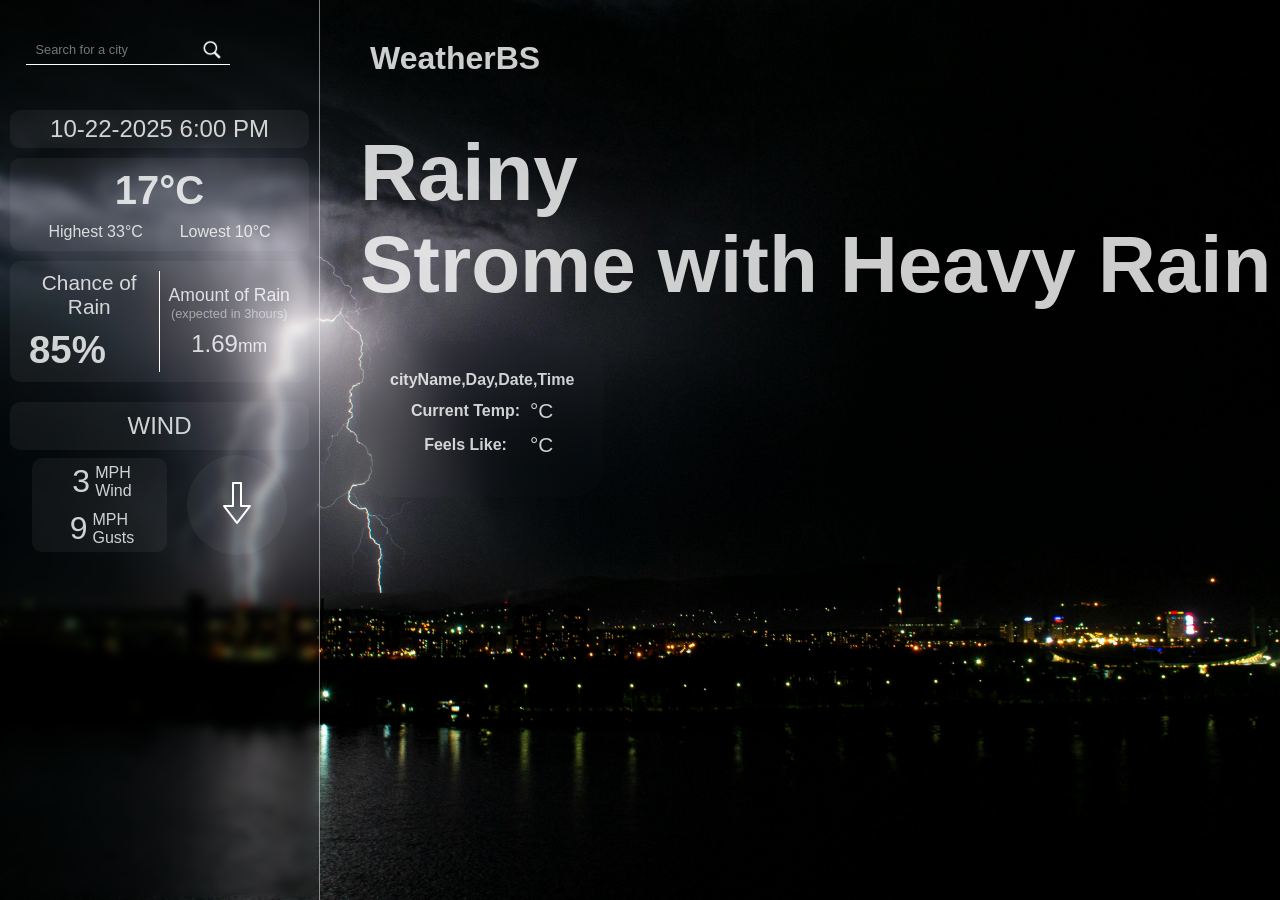
==== index.html @ 096889dd "deleted frontend and backend folder" ====
<!DOCTYPE html>
<html lang="en">
<head>
    <meta charset="UTF-8">
    <meta name="viewport" content="width=device-width, initial-scale=1.0">
    <title>WeatherAPI</title>
    <link rel="stylesheet" href="assets/css/index.css">
    <link rel="stylesheet" href="./assets/css/responsive.css">
</head>
<body>
    <div class="sidecontainer">
        <div class="searchContainer">
            <input type="text" class="searchInput" placeholder="Search for a city" oninput="capitalizeFirstLetter(this)"  >
            <img src="./assets/images/searchIcon.png" alt="search" class="searchicon" onclick="fetchData()">
        </div>
        <div class="mainDataContainer">
            <div class="dateTimeContainer">
                <h6 id="dateTime">10-22-2025 6:00 PM</h6>
            </div>
            <div class="tempContainer">
                <div class="curTemp"><h6><span id="cityTemp">17</span>&deg;C </h6></div>
                <div class="highLowTemp">
                    <div class="highTemp"><h6>Highest <span id="cityHighTemp">33</span>&deg;C</h6></div>
                    <!-- <div class="hr"></div> -->
                    <div class="lowTemp"><h6>Lowest <span id="cityLowTemp">10</span>&deg;C</h6></div>
                </div>
            </div>  
            <div class="rainContainer">
                <div class="chance">
                    <h6>Chance of Rain</h6>
                    <div class="pop"><h6><span id="popRain">85</span>%</h6></div>
                </div>
                <div class="amount">
                    <h6>Amount of Rain</h6>
                    <p>(expected in 3hours)</p>
                    <div class="mm"><h6><span id="mm">1.69</span>mm</h6></div>
                </div>
            </div>
        </div>
        <!--WIND container -->
        <div class="windContainer">
            <h6 class="windHeading">WIND</h6>
              <div class="windContent">
                 <div class="windSpeed">
                    <div class="mph">
                        <div class="speed mph1"><h6 id="windspeed">3</h6></div>
                        <div class="wind"><h6>MPH</h6><h6>Wind</h6></div>
                    </div>
                    <div class="hr"></div> 
                    <div class="mph">
                        <div class="gust mph1"><h6 id="windgust">9</h6></div>
                        <div class="gusts"><h6>MPH</h6><h6>Gusts</h6></div>
                    </div>
                  </div>
                  <div class="windDirection">
                    <!-- <h5>Direction</h5> -->
                    <div class="arrow"><img src="./assets/images/windDirection-Arrow.png" id="directionArrow"></div>
                </div>
            </div> 
        </div>
    </div>
    <!-- HERO section -->
    <div class="herocontainer">
        <div class="nav">
            <H1>WeatherBS</H1>
        </div>
        <div class="main">
            <div class="description"><h1 id="condition">Rainy</h1></div>
            <div class="description"><h1 id="description">Strome with Heavy Rain</h1></div>
        </div>
        <div class="content" >
            <h6 id="cityContent">cityName,Day,Date,Time</h6>
            <table class="dataTable">
                <tr>
                    <th scope="row">Current Temp: </th>
                    <td> <span id="cityTemp2"></span>&deg;C </td>
                </tr>
                <tr>
                    <th scope="row">Feels Like: </th>
                    <td> <span id="feelsLike"></span>&deg;C </td>
                </tr>
            </table>
        </div>
    </div>




    <script src="assets/js/index.js"></script>
</body>
</html>
---- assets/css/index.css ----
*{
    margin: 0;
    padding: 0;
    box-sizing: border-box;
}
body{
    background-image: url(../images/ThunderAtNight.jpg);
    background-size: cover;
    background-position: center;
    background-repeat: no-repeat;
    font-family: 'Poppins', sans-serif;
    height: 100vh;
    width: 100vw;
    color: #ffffffcd;
    display: flex;
}
.sidecontainer{
    height: 100%;
    width: 25%;
    /* background-color: rgba(96, 0, 0, 0.5); */
    backdrop-filter: blur(5px);
    /* display: flex;
    flex-direction: column;
    justify-content: center;
    align-items: center; */
    border-right: 1px solid #ffffff79;
}
.searchContainer{
    width: 80%;
    height: 60px;
    display: flex;
    flex-direction: row;
    justify-content: center;
    align-items: center;
    position: relative;
    margin: 20px 0;
}
.searchInput{
    width: 80%;
    height: 30px;
    border: none;
    outline: none;
    padding: 0 10px;
    border:none;
    border-bottom: 1px solid #fff;
    background: transparent;
    color: #fff;
    font-size: 0.8rem;
    text-decoration: none;
    /* text-shadow: 0 0 10px rgba(0, 0, 0, 0.5); */
}
.searchicon{
    height: 20px;
    width: 20px;
    cursor: pointer;
    position: absolute;
    right:13%;
}

/*main climate deatails like temp, rain details*/

.mainDataContainer{
    height: auto;
    width: 100%;
    /* background-color: bisque; */
    display: flex;
    align-items: center;
    justify-content: center;
    flex-direction: column;
    gap: 10px;
    padding: 10px;
}
h6{
    font-size: 1.5rem;
    font-weight: 200;
}
/*date styling*/
.dateTimeContainer{
    width: 100%;
    height: auto;
    padding: 5px;
    text-align: center;
    background-color: rgba(255,255,255,0.05);
    border-radius: 10px;
}
/*Temp styling*/
.tempContainer{
    width: 100%;
    display: flex;
    flex-direction: column;
    justify-content: center;
    align-items: center;
    /* background-color: rgb(255, 140, 0); */
    padding: 10px;
    gap: 10px;
    background-color: rgba(255,255,255,0.05);
    border-radius: 10px;
}
.curTemp h6{
   font-size: 2.5rem;
   font-weight: 800;
}
.highLowTemp{
    display: flex;
    width: 100%;
    justify-content:space-around;
    align-items:center;
    padding: 0 10px;
}
.highLowTemp h6{
    font-size: 1rem;
    font-weight: 300;
}

/*Rain styling*/
.rainContainer{
    width: 100%;
    display: flex;
    align-items: center;
    justify-content: center;
    background-color: rgba(255,255,255,0.05);
    border-radius: 10px;
    padding: 10px;
}
.chance{
    width: 50%;
    text-align: center;
    border-right: 1px solid #fff;
}
.chance h6{
    font-size: 1.3rem;
}
.chance .pop{
    padding: 9px 9px 0px 9px;
    text-align: start;
}
.chance .pop h6{
    font-size:2.4rem;
    font-weight: 700;
}
.amount{
    width: 50%;
    text-align: center;
}
.amount h6{
    font-size: 1.1rem;
}
.amount p{
    font-size: 0.8rem;
    font-weight: 0;
    color: rgba(255,255,255,0.5);
}
.amount .mm {
    padding: 9px 9px 0px 9px;
}
/* .amount .mm h6{
    font-size:1.7rem;
    font-weight: 700;
} */
.amount .mm h6 span{
    font-size: 1.5rem;
}
/*wind styling */
.windContainer{
    width: 100%;
    height: auto;
    padding: 10px;
}   
.windHeading{
    background-color: rgba(255,255,255,0.05);
    border-radius: 10px;
    padding: 10px;
    margin-bottom: 5px;
    text-align: center;
}
.windContent{
    display: flex;
    justify-content: center;
    align-items: center;
    gap: 20px;
}
.windSpeed{
    width: 45%;
    display: flex;
    align-items: center;
    flex-direction: column;
    background-color: rgba(255,255,255,0.05);
    border-radius: 10px;
    /* padding: 10px; */
}
.windSpeed .mph .mph1{
    padding: 5px;
}
.windSpeed .mph .mph1 h6{
    font-size: 2rem;
}
.mph{
    display: flex;
    align-items: center;
    
}
.windSpeed .mph h6 {
font-size: 1rem;
}
.windDirection{
    width: 100px;
    height: 100px;
    border-radius: 50%;
    background-color: rgba(255,255,255,0.05);
    position: relative;
    display: flex;
    justify-content: center;
    align-items: center;
}
.windDirection h5{
    position: absolute;
   bottom: 90px;
   left: 22px;
   font-size: 1rem;
   font-weight: 300;
  
}
.windDirection #directionArrow{
    padding: 20px;
    text-align: center;
    transform: rotateZ(90deg);

}

/*Hero section*/
.herocontainer{
    width: 75%;
    height: 100%;
    /* background-color: #fff; */
  
}
.nav{
   padding: 10px;
   margin: 30px 40px;
}
.main{
    padding:10px;
    margin: 20px 30px;
    width: 100%;
    font-size: 2.5rem;
}
/* city content */
.content{
    display: inline-flex;
    align-items: center;
    margin: 0 40px;
    flex-direction: column;
    height: auto;
    width: auto;
    backdrop-filter: blur(20px);
    background-color: rgba(255,255,255,0.01);
    border-radius: 30px;
   padding: 30px;

}
.content #cityContent{
    font-size: 1rem;
    font-weight: 600;
}
.dataTable{
    border-spacing: 10px;
    /* padding: 10px; */
}
.dataTable td{
    font-size: 1.3rem;
}
---- assets/css/responsive.css ----
@media screen and (max-width: 900px) {
    body{
        display: block ;
       background-size: cover;
       background-repeat: repeat-y;
    }
    .sidecontainer{
        width: 60%;
    }
}
@media screen and (max-width: 600px){
    .sidecontainer{
        width: 100%;
    }
    .main{
        font-size: 1rem;
    }
}
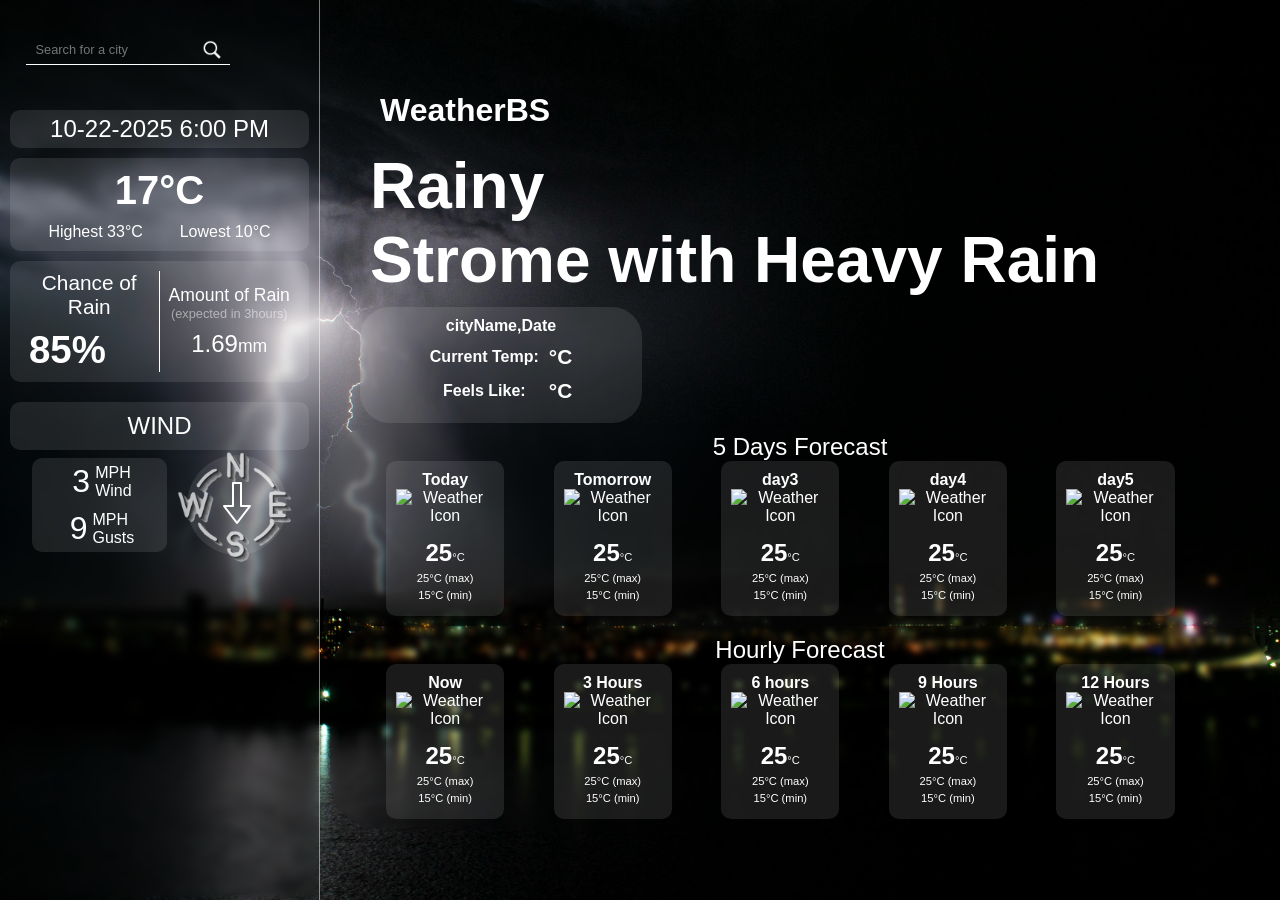
==== commit c2bc1288: "Added dynamically changing Backgrounds and 5 days and Hourly forcast added dynamically changing back" ====
--- a/index.html
+++ b/index.html
@@ -7,10 +7,10 @@
     <link rel="stylesheet" href="assets/css/index.css">
     <link rel="stylesheet" href="./assets/css/responsive.css">
 </head>
-<body>
+<body id="Weatherbody">
     <div class="sidecontainer">
         <div class="searchContainer">
-            <input type="text" class="searchInput" placeholder="Search for a city" oninput="capitalizeFirstLetter(this)"  >
+            <input type="text" class="searchInput" placeholder="Search for a city" oninput="capitalizeFirstLetter(this)" id="searchInput">
             <img src="./assets/images/searchIcon.png" alt="search" class="searchicon" onclick="fetchData()">
         </div>
         <div class="mainDataContainer">
@@ -53,6 +53,9 @@
                     </div>
                   </div>
                   <div class="windDirection">
+                    <div class="direction">
+                        <img src="./assets/images/wind-direction.png" alt="" class="directionImg">
+                    </div>
                     <!-- <h5>Direction</h5> -->
                     <div class="arrow"><img src="./assets/images/windDirection-Arrow.png" id="directionArrow"></div>
                 </div>
@@ -69,7 +72,7 @@
             <div class="description"><h1 id="description">Strome with Heavy Rain</h1></div>
         </div>
         <div class="content" >
-            <h6 id="cityContent">cityName,Day,Date,Time</h6>
+            <h6 id="cityContent">cityName,Date</h6>
             <table class="dataTable">
                 <tr>
                     <th scope="row">Current Temp: </th>
@@ -81,6 +84,138 @@
                 </tr>
             </table>
         </div>
+        <div class="forecast">
+            <h6>5 Days Forecast</h6>
+            <div class="forecast-grid">
+                <div class="forecastItem">
+                    <h6 id="date1">Today</h6>
+                    <div class="forecastIcon">
+                        <img src="" class="forecastIcon" id="todayIcon" alt="Weather Icon">
+                    </div>
+                    <div class="forecastTemp">
+                        <h6><span class="forecastCurTemp" id="todayAvg">25</span>&deg;C </h6>
+                        <h6><span id="todayHigh">25</span>&deg;C (max)</h6>
+                        <h6><span></span></h6>
+                        <h6><span id="todayLow">15</span>&deg;C (min)</h6>
+                    </div>
+                </div>
+                <div class="forecastItem">
+                    <h6  id="date2">Tomorrow</h6>
+                    <div class="forecastIcon">
+                         <img src="" class="forecastIcon" id="day2Icon" alt="Weather Icon">
+                    </div>
+                    <div class="forecastTemp">
+                        <h6><span class="forecastCurTemp" id="day2Avg">25</span>&deg;C </h6>
+                        <h6><span id="day2High">25</span>&deg;C (max)</h6>
+                        <h6><span></span></h6>
+                        <h6><span id="day2Low">15</span>&deg;C (min)</h6>
+                    </div>
+                </div>
+                <div class="forecastItem">
+                    <h6 id="date3">day3</h6>
+                    <div class="forecastIcon">
+                        <img src="" class="forecastIcon" id="day3Icon" alt="Weather Icon">
+                    </div>
+                    <div class="forecastTemp">
+                        <h6><span class="forecastCurTemp" id="day3Avg">25</span>&deg;C </h6>
+                        <h6><span id="day3High">25</span>&deg;C (max)</h6>
+                        <h6><span></span></h6>
+                        <h6><span id="day3Low">15</span>&deg;C (min)</h6>
+                    </div>
+                </div>
+                <div class="forecastItem">
+                    <h6  id="date4">day4</h6>
+                    <div class="forecastIcon">
+                         <img src="" class="forecastIcon" id="day4Icon" alt="Weather Icon">
+                    </div>
+                    <div class="forecastTemp">
+                        <h6><span class="forecastCurTemp" id="day4Avg">25</span>&deg;C </h6>
+                       <h6><span id="day4High">25</span>&deg;C (max)</h6>
+                        <h6><span></span></h6>
+                        <h6><span id="day4Low">15</span>&deg;C (min)</h6>
+                    </div>
+                </div>
+                <div class="forecastItem">
+                    <h6  id="date5">day5</h6>
+                    <div class="forecastIcon">
+                         <img src="" class="forecastIcon" id="day5Icon" alt="Weather Icon">
+                    </div>
+                    <div class="forecastTemp">
+                        <h6><span class="forecastCurTemp" id="day5Avg">25</span>&deg;C </h6>
+                        <h6><span id="day5High">25</span>&deg;C (max)</h6>
+                        <h6><span></span></h6>
+                        <h6><span id="day5Low">15</span>&deg;C (min)</h6>
+                    </div>
+                </div>
+
+            </div>
+        </div>    
+        <div class="dayforecast"> 
+                <h6>Hourly Forecast</h6>
+                <div class="dayforecast-grid">
+                    <div class="forecastItem">
+                        <h6 id="now">Now</h6>
+                        <div class="dayforecastIcon">
+                            <img src="" class="dayforecastIcon" id="nowIcon" alt="Weather Icon">
+                        </div>
+                        <div class="forecastTemp">
+                            <h6><span class="dayforecastCurTemp" id="nowAvg">25</span>&deg;C </h6>
+                            <h6><span id="nowHigh">25</span>&deg;C (max)</h6>
+                            <h6><span></span></h6>
+                            <h6><span id="nowLow">15</span>&deg;C (min)</h6>
+                        </div>
+                    </div>
+                    <div class="forecastItem">
+                        <h6 id="nxt3hours">3 Hours</h6>
+                        <div class="dayforecastIcon">
+                            <img src="" class="dayforecastIcon" id="nxt3hoursIcon" alt="Weather Icon">
+                        </div>
+                        <div class="forecastTemp">
+                            <h6><span class="dayforecastCurTemp" id="nxt3hoursAvg">25</span>&deg;C </h6>
+                            <h6><span id="nxt3hoursHigh">25</span>&deg;C (max)</h6>
+                            <h6><span></span></h6>
+                            <h6><span id="nxt3hoursLow">15</span>&deg;C (min)</h6>
+                        </div>
+                    </div>
+                    <div class="forecastItem">
+                        <h6 id="nxt6hours">6 hours</h6>
+                        <div class="dayforecastIcon">
+                            <img src="" class="dayforecastIcon" id="nxt6hoursIcon" alt="Weather Icon">
+                        </div>
+                        <div class="forecastTemp">
+                            <h6><span class="dayforecastCurTemp" id="nxt6hoursAvg">25</span>&deg;C </h6>
+                            <h6><span id="nxt6hoursHigh">25</span>&deg;C (max)</h6>
+                            <h6><span></span></h6>
+                            <h6><span id="nxt6hoursLow">15</span>&deg;C (min)</h6>
+                        </div>
+                    </div>
+                    <div class="forecastItem">
+                        <h6 id="nxt9hours">9 Hours</h6>
+                        <div class="dayforecastIcon">
+                            <img src="" class="dayforecastIcon" id="nxt9hoursIcon" alt="Weather Icon">
+                        </div>
+                        <div class="forecastTemp">
+                            <h6><span class="dayforecastCurTemp" id="nxt9hoursAvg">25</span>&deg;C </h6>
+                        <h6><span id="nxt9hoursHigh">25</span>&deg;C (max)</h6>
+                            <h6><span></span></h6>
+                            <h6><span id="nxt9hoursLow">15</span>&deg;C (min)</h6>
+                        </div>
+                    </div>
+                    <div class="forecastItem">
+                        <h6 id="nxt12hours">12 Hours</h6>
+                        <div class="dayforecastIcon">
+                            <img src="" class="dayforecastIcon" id="nxt12hoursIcon" alt="Weather Icon">
+                        </div>
+                        <div class="forecastTemp">
+                            <h6><span class="dayforecastCurTemp" id="nxt12hoursAvg">25</span>&deg;C </h6>
+                            <h6><span id="nxt12hoursHigh">25</span>&deg;C (max)</h6>
+                            <h6><span></span></h6>
+                            <h6><span id="nxt12hoursLow">15</span>&deg;C (min)</h6>
+                        </div>
+                    </div>
+              
+            </div>
+        </div>
     </div>
 
 
--- a/assets/css/index.css
+++ b/assets/css/index.css
@@ -5,13 +5,15 @@
 }
 body{
     background-image: url(../images/ThunderAtNight.jpg);
+    /* background-color: black; */
     background-size: cover;
     background-position: center;
     background-repeat: no-repeat;
+    transition: background-image 0.5s ease-in-out;
     font-family: 'Poppins', sans-serif;
     height: 100vh;
     width: 100vw;
-    color: #ffffffcd;
+    color: #ffffff;
     display: flex;
 }
 .sidecontainer{
@@ -80,8 +82,9 @@
     height: auto;
     padding: 5px;
     text-align: center;
-    background-color: rgba(255,255,255,0.05);
-    border-radius: 10px;
+    background-color: rgba(255,255,255,0.1);
+    border-radius: 10px;
+    
 }
 /*Temp styling*/
 .tempContainer{
@@ -93,7 +96,7 @@
     /* background-color: rgb(255, 140, 0); */
     padding: 10px;
     gap: 10px;
-    background-color: rgba(255,255,255,0.05);
+    background-color: rgba(255,255,255,0.1);
     border-radius: 10px;
 }
 .curTemp h6{
@@ -118,7 +121,7 @@
     display: flex;
     align-items: center;
     justify-content: center;
-    background-color: rgba(255,255,255,0.05);
+    background-color: rgba(255,255,255,0.1);
     border-radius: 10px;
     padding: 10px;
 }
@@ -167,7 +170,7 @@
     padding: 10px;
 }   
 .windHeading{
-    background-color: rgba(255,255,255,0.05);
+    background-color: rgba(255,255,255,0.1);
     border-radius: 10px;
     padding: 10px;
     margin-bottom: 5px;
@@ -184,7 +187,7 @@
     display: flex;
     align-items: center;
     flex-direction: column;
-    background-color: rgba(255,255,255,0.05);
+    background-color: rgba(255,255,255,0.1);
     border-radius: 10px;
     /* padding: 10px; */
 }
@@ -206,7 +209,7 @@
     width: 100px;
     height: 100px;
     border-radius: 50%;
-    background-color: rgba(255,255,255,0.05);
+    background-color: rgba(255,255,255,0.1);
     position: relative;
     display: flex;
     justify-content: center;
@@ -220,6 +223,15 @@
    font-weight: 300;
   
 }
+.directionImg{
+    height: 180px;
+    width: 180px;
+    position: absolute;
+    top: -35px;
+    /* left: 10px; */
+    right: -35px;
+    opacity: 0.7;
+}
 .windDirection #directionArrow{
     padding: 20px;
     text-align: center;
@@ -230,32 +242,40 @@
 /*Hero section*/
 .herocontainer{
     width: 75%;
-    height: 100%;
-    /* background-color: #fff; */
+    /* height: 100%; */
+   /* background-color: #fff; */
+   display: flex;
+   /* align-items: center; */
+   justify-content: center;
+   flex-direction: column;
+   padding: 10px;
+   /* gap: 10px; */
+   /* margin-top: 30px; */
   
 }
 .nav{
    padding: 10px;
-   margin: 30px 40px;
+   margin: 10px 40px  0px 40px;
 }
 .main{
     padding:10px;
-    margin: 20px 30px;
-    width: 100%;
-    font-size: 2.5rem;
+    margin:0 30px;
+    width: 100%;
+    font-size: 2rem;
+    
 }
 /* city content */
 .content{
     display: inline-flex;
     align-items: center;
-    margin: 0 40px;
-    flex-direction: column;
-    height: auto;
-    width: auto;
-    backdrop-filter: blur(20px);
-    background-color: rgba(255,255,255,0.01);
+    margin: 0 30px;
+    flex-direction: column;
+    height: auto;
+    width: 30%;
+    backdrop-filter: blur(2px);
+    background-color: rgba(255,255,255,0.1);
     border-radius: 30px;
-   padding: 30px;
+   padding: 10px;
 
 }
 .content #cityContent{
@@ -268,4 +288,107 @@
 }
 .dataTable td{
     font-size: 1.3rem;
+    font-weight: 600;
+}
+
+/* forecast design */
+.forecast{
+    width: 100%;
+    height: auto;
+    /* background-color: royalblue; */
+    backdrop-filter: blur(3px);
+    display: flex;
+    justify-content: center;
+    align-items: center;
+    flex-direction: column;
+    padding: 10px;
+    /* gap: 10px; */
+    border-radius: 50px;
+}
+.forecast h6{
+    font-size: 1.5rem;
+    /* font-weight: 600; */
+}
+.forecastIcon{
+    height: 50px;
+}
+
+.forecast-grid {
+    display: grid;
+    width: 90%;
+    /* height: auto; */
+    grid-template-columns: repeat(5, 1fr); /* 5 columns */
+    gap: 10px;
+    /* margin-top: 20px; */
+}
+
+
+.forecastItem{
+    /* width: 45%; */
+    /* height: 90%; */
+    width: 75%;
+    background-color: rgba(255,255,255,0.1);
+    border-radius: 10px;
+    padding: 10px;
+    text-align: center;
+    border-radius: 10px;
+    /* backdrop-filter: blur(3px); */
+    /* position: absolute; */
+}
+
+.forecast-grid .forecastItem .forecastTemp h6{
+    font-size: 0.7rem;
+    font-weight: 400;
+    margin-bottom: 5px;
+}
+.forecast-grid .forecastItem .forecastTemp .forecastCurTemp{
+    font-size: 1.5rem;
+    font-weight: 700;
+}
+.forecast-grid .forecastItem h6{
+     font-size: 1rem;
+    font-weight: 600; 
+}
+
+.dayforecast{
+    width: 100%;
+    height: auto;
+    /* background-color: royalblue; */
+    backdrop-filter: blur(3px);
+    display: flex;
+    justify-content: center;
+    align-items: center;
+    flex-direction: column;
+    padding: 10px;
+    /* gap: 10px; */
+    border-radius: 50px;
+}
+.dayforecast h6{
+    font-size: 1.5rem;
+    /* font-weight: 600; */
+}
+.dayforecastIcon{
+    height: 50px;
+}
+
+.dayforecast-grid{
+     display: grid;
+    width: 90%;
+    /* height: auto; */
+    grid-template-columns: repeat(5, 1fr); /* 5 columns */
+    gap: 10px;
+    /* margin-top: 20px; */
+}
+.dayforecast-grid .forecastItem .forecastTemp h6{
+    font-size: 0.7rem;
+    font-weight: 400;
+    margin-bottom: 5px;
+}
+.dayforecast-grid .forecastItem h6 { 
+    font-size: 1rem;
+    font-weight: 600;  
+}
+.dayforecast-grid .forecastItem .forecastTemp .dayforecastCurTemp{
+    font-size: 1.5rem;
+    font-weight: 700;
 }
--- a/assets/css/responsive.css
+++ b/assets/css/responsive.css
@@ -7,6 +7,12 @@
     .sidecontainer{
         width: 60%;
     }
+     .forecast-grid {
+        grid-template-columns: repeat(2, 1fr);
+}
+     .dayforecast-grid {
+        grid-template-columns: repeat(2, 1fr);
+}
 }
 @media screen and (max-width: 600px){
     .sidecontainer{
@@ -15,4 +21,29 @@
     .main{
         font-size: 1rem;
     }
+}
+@media  screen and (max-width: 1200px) {
+    .forecast-grid {
+        grid-template-columns: repeat(3, 1fr); /* 3 columns for medium screens */
+    }
+    .dayforecast-grid {
+        grid-template-columns: repeat(3, 1fr); /* 3 columns for medium screens */
+    }
+    
+}
+@media screen and (max-width:700px) {
+    .forecast-grid {
+        grid-template-columns: repeat(2, 1fr); /* 1 column for small screens */
+    }
+    .dayforecast-grid {
+        grid-template-columns: repeat(2, 1fr); /* 1 column for small screens */
+    }
+}
+@media screen and (max-width:450px) {
+    .forecast-grid {
+        grid-template-columns: repeat(1, 1fr); /* 1 column for small screens */
+    }
+    .dayforecast-grid {
+        grid-template-columns: repeat(1, 1fr); /* 1 column for small screens */
+    }
 }
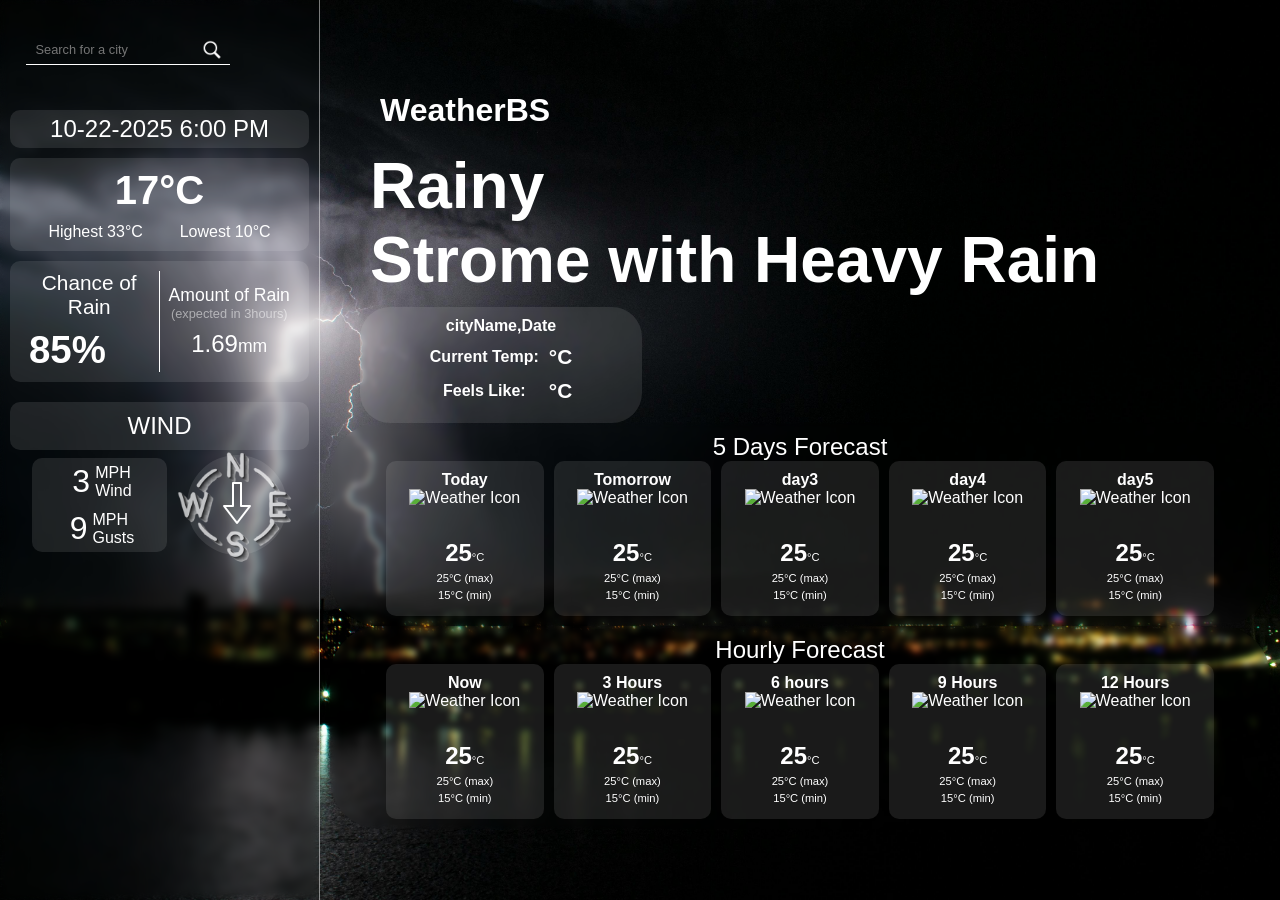
==== commit 72d4be7d: "Made it responsive for mobile devices just changed the grid layout compactible for mobile  devices a" ====
--- a/index.html
+++ b/index.html
@@ -84,138 +84,139 @@
                 </tr>
             </table>
         </div>
-        <div class="forecast">
-            <h6>5 Days Forecast</h6>
-            <div class="forecast-grid">
-                <div class="forecastItem">
-                    <h6 id="date1">Today</h6>
-                    <div class="forecastIcon">
-                        <img src="" class="forecastIcon" id="todayIcon" alt="Weather Icon">
-                    </div>
-                    <div class="forecastTemp">
-                        <h6><span class="forecastCurTemp" id="todayAvg">25</span>&deg;C </h6>
-                        <h6><span id="todayHigh">25</span>&deg;C (max)</h6>
-                        <h6><span></span></h6>
-                        <h6><span id="todayLow">15</span>&deg;C (min)</h6>
-                    </div>
-                </div>
-                <div class="forecastItem">
-                    <h6  id="date2">Tomorrow</h6>
-                    <div class="forecastIcon">
-                         <img src="" class="forecastIcon" id="day2Icon" alt="Weather Icon">
-                    </div>
-                    <div class="forecastTemp">
-                        <h6><span class="forecastCurTemp" id="day2Avg">25</span>&deg;C </h6>
-                        <h6><span id="day2High">25</span>&deg;C (max)</h6>
-                        <h6><span></span></h6>
-                        <h6><span id="day2Low">15</span>&deg;C (min)</h6>
-                    </div>
-                </div>
-                <div class="forecastItem">
-                    <h6 id="date3">day3</h6>
-                    <div class="forecastIcon">
-                        <img src="" class="forecastIcon" id="day3Icon" alt="Weather Icon">
-                    </div>
-                    <div class="forecastTemp">
-                        <h6><span class="forecastCurTemp" id="day3Avg">25</span>&deg;C </h6>
-                        <h6><span id="day3High">25</span>&deg;C (max)</h6>
-                        <h6><span></span></h6>
-                        <h6><span id="day3Low">15</span>&deg;C (min)</h6>
-                    </div>
-                </div>
-                <div class="forecastItem">
-                    <h6  id="date4">day4</h6>
-                    <div class="forecastIcon">
-                         <img src="" class="forecastIcon" id="day4Icon" alt="Weather Icon">
-                    </div>
-                    <div class="forecastTemp">
-                        <h6><span class="forecastCurTemp" id="day4Avg">25</span>&deg;C </h6>
-                       <h6><span id="day4High">25</span>&deg;C (max)</h6>
-                        <h6><span></span></h6>
-                        <h6><span id="day4Low">15</span>&deg;C (min)</h6>
-                    </div>
-                </div>
-                <div class="forecastItem">
-                    <h6  id="date5">day5</h6>
-                    <div class="forecastIcon">
-                         <img src="" class="forecastIcon" id="day5Icon" alt="Weather Icon">
-                    </div>
-                    <div class="forecastTemp">
-                        <h6><span class="forecastCurTemp" id="day5Avg">25</span>&deg;C </h6>
-                        <h6><span id="day5High">25</span>&deg;C (max)</h6>
-                        <h6><span></span></h6>
-                        <h6><span id="day5Low">15</span>&deg;C (min)</h6>
-                    </div>
-                </div>
-
+         <div class="forecastResponsive">
+            <div class="forecast">
+                <h6>5 Days Forecast</h6>
+                <div class="forecast-grid">
+                    <div class="forecastItem">
+                        <h6 id="date1">Today</h6>
+                        <div class="forecastIcon">
+                            <img src="" class="forecastIcon" id="todayIcon" alt="Weather Icon">
+                        </div>
+                        <div class="forecastTemp">
+                            <h6><span class="forecastCurTemp" id="todayAvg">25</span>&deg;C </h6>
+                            <h6><span id="todayHigh">25</span>&deg;C (max)</h6>
+                            <h6><span></span></h6>
+                            <h6><span id="todayLow">15</span>&deg;C (min)</h6>
+                        </div>
+                    </div>
+                    <div class="forecastItem">
+                        <h6  id="date2">Tomorrow</h6>
+                        <div class="forecastIcon">
+                            <img src="" class="forecastIcon" id="day2Icon" alt="Weather Icon">
+                        </div>
+                        <div class="forecastTemp">
+                            <h6><span class="forecastCurTemp" id="day2Avg">25</span>&deg;C </h6>
+                            <h6><span id="day2High">25</span>&deg;C (max)</h6>
+                            <h6><span></span></h6>
+                            <h6><span id="day2Low">15</span>&deg;C (min)</h6>
+                        </div>
+                    </div>
+                    <div class="forecastItem">
+                        <h6 id="date3">day3</h6>
+                        <div class="forecastIcon">
+                            <img src="" class="forecastIcon" id="day3Icon" alt="Weather Icon">
+                        </div>
+                        <div class="forecastTemp">
+                            <h6><span class="forecastCurTemp" id="day3Avg">25</span>&deg;C </h6>
+                            <h6><span id="day3High">25</span>&deg;C (max)</h6>
+                            <h6><span></span></h6>
+                            <h6><span id="day3Low">15</span>&deg;C (min)</h6>
+                        </div>
+                    </div>
+                    <div class="forecastItem">
+                        <h6  id="date4">day4</h6>
+                        <div class="forecastIcon">
+                            <img src="" class="forecastIcon" id="day4Icon" alt="Weather Icon">
+                        </div>
+                        <div class="forecastTemp">
+                            <h6><span class="forecastCurTemp" id="day4Avg">25</span>&deg;C </h6>
+                        <h6><span id="day4High">25</span>&deg;C (max)</h6>
+                            <h6><span></span></h6>
+                            <h6><span id="day4Low">15</span>&deg;C (min)</h6>
+                        </div>
+                    </div>
+                    <div class="forecastItem">
+                        <h6  id="date5">day5</h6>
+                        <div class="forecastIcon">
+                            <img src="" class="forecastIcon" id="day5Icon" alt="Weather Icon">
+                        </div>
+                        <div class="forecastTemp">
+                            <h6><span class="forecastCurTemp" id="day5Avg">25</span>&deg;C </h6>
+                            <h6><span id="day5High">25</span>&deg;C (max)</h6>
+                            <h6><span></span></h6>
+                            <h6><span id="day5Low">15</span>&deg;C (min)</h6>
+                        </div>
+                    </div>
+
+                </div>
+            </div>    
+            <div class="dayforecast"> 
+                    <h6>Hourly Forecast</h6>
+                    <div class="dayforecast-grid">
+                        <div class="forecastItem">
+                            <h6 id="now">Now</h6>
+                            <div class="dayforecastIcon">
+                                <img src="" class="dayforecastIcon" id="nowIcon" alt="Weather Icon">
+                            </div>
+                            <div class="forecastTemp">
+                                <h6><span class="dayforecastCurTemp" id="nowAvg">25</span>&deg;C </h6>
+                                <h6><span id="nowHigh">25</span>&deg;C (max)</h6>
+                                <h6><span></span></h6>
+                                <h6><span id="nowLow">15</span>&deg;C (min)</h6>
+                            </div>
+                        </div>
+                        <div class="forecastItem">
+                            <h6 id="nxt3hours">3 Hours</h6>
+                            <div class="dayforecastIcon">
+                                <img src="" class="dayforecastIcon" id="nxt3hoursIcon" alt="Weather Icon">
+                            </div>
+                            <div class="forecastTemp">
+                                <h6><span class="dayforecastCurTemp" id="nxt3hoursAvg">25</span>&deg;C </h6>
+                                <h6><span id="nxt3hoursHigh">25</span>&deg;C (max)</h6>
+                                <h6><span></span></h6>
+                                <h6><span id="nxt3hoursLow">15</span>&deg;C (min)</h6>
+                            </div>
+                        </div>
+                        <div class="forecastItem">
+                            <h6 id="nxt6hours">6 hours</h6>
+                            <div class="dayforecastIcon">
+                                <img src="" class="dayforecastIcon" id="nxt6hoursIcon" alt="Weather Icon">
+                            </div>
+                            <div class="forecastTemp">
+                                <h6><span class="dayforecastCurTemp" id="nxt6hoursAvg">25</span>&deg;C </h6>
+                                <h6><span id="nxt6hoursHigh">25</span>&deg;C (max)</h6>
+                                <h6><span></span></h6>
+                                <h6><span id="nxt6hoursLow">15</span>&deg;C (min)</h6>
+                            </div>
+                        </div>
+                        <div class="forecastItem">
+                            <h6 id="nxt9hours">9 Hours</h6>
+                            <div class="dayforecastIcon">
+                                <img src="" class="dayforecastIcon" id="nxt9hoursIcon" alt="Weather Icon">
+                            </div>
+                            <div class="forecastTemp">
+                                <h6><span class="dayforecastCurTemp" id="nxt9hoursAvg">25</span>&deg;C </h6>
+                            <h6><span id="nxt9hoursHigh">25</span>&deg;C (max)</h6>
+                                <h6><span></span></h6>
+                                <h6><span id="nxt9hoursLow">15</span>&deg;C (min)</h6>
+                            </div>
+                        </div>
+                        <div class="forecastItem">
+                            <h6 id="nxt12hours">12 Hours</h6>
+                            <div class="dayforecastIcon">
+                                <img src="" class="dayforecastIcon" id="nxt12hoursIcon" alt="Weather Icon">
+                            </div>
+                            <div class="forecastTemp">
+                                <h6><span class="dayforecastCurTemp" id="nxt12hoursAvg">25</span>&deg;C </h6>
+                                <h6><span id="nxt12hoursHigh">25</span>&deg;C (max)</h6>
+                                <h6><span></span></h6>
+                                <h6><span id="nxt12hoursLow">15</span>&deg;C (min)</h6>
+                            </div>
+                        </div>
+                    </div>
+                </div>
             </div>
-        </div>    
-        <div class="dayforecast"> 
-                <h6>Hourly Forecast</h6>
-                <div class="dayforecast-grid">
-                    <div class="forecastItem">
-                        <h6 id="now">Now</h6>
-                        <div class="dayforecastIcon">
-                            <img src="" class="dayforecastIcon" id="nowIcon" alt="Weather Icon">
-                        </div>
-                        <div class="forecastTemp">
-                            <h6><span class="dayforecastCurTemp" id="nowAvg">25</span>&deg;C </h6>
-                            <h6><span id="nowHigh">25</span>&deg;C (max)</h6>
-                            <h6><span></span></h6>
-                            <h6><span id="nowLow">15</span>&deg;C (min)</h6>
-                        </div>
-                    </div>
-                    <div class="forecastItem">
-                        <h6 id="nxt3hours">3 Hours</h6>
-                        <div class="dayforecastIcon">
-                            <img src="" class="dayforecastIcon" id="nxt3hoursIcon" alt="Weather Icon">
-                        </div>
-                        <div class="forecastTemp">
-                            <h6><span class="dayforecastCurTemp" id="nxt3hoursAvg">25</span>&deg;C </h6>
-                            <h6><span id="nxt3hoursHigh">25</span>&deg;C (max)</h6>
-                            <h6><span></span></h6>
-                            <h6><span id="nxt3hoursLow">15</span>&deg;C (min)</h6>
-                        </div>
-                    </div>
-                    <div class="forecastItem">
-                        <h6 id="nxt6hours">6 hours</h6>
-                        <div class="dayforecastIcon">
-                            <img src="" class="dayforecastIcon" id="nxt6hoursIcon" alt="Weather Icon">
-                        </div>
-                        <div class="forecastTemp">
-                            <h6><span class="dayforecastCurTemp" id="nxt6hoursAvg">25</span>&deg;C </h6>
-                            <h6><span id="nxt6hoursHigh">25</span>&deg;C (max)</h6>
-                            <h6><span></span></h6>
-                            <h6><span id="nxt6hoursLow">15</span>&deg;C (min)</h6>
-                        </div>
-                    </div>
-                    <div class="forecastItem">
-                        <h6 id="nxt9hours">9 Hours</h6>
-                        <div class="dayforecastIcon">
-                            <img src="" class="dayforecastIcon" id="nxt9hoursIcon" alt="Weather Icon">
-                        </div>
-                        <div class="forecastTemp">
-                            <h6><span class="dayforecastCurTemp" id="nxt9hoursAvg">25</span>&deg;C </h6>
-                        <h6><span id="nxt9hoursHigh">25</span>&deg;C (max)</h6>
-                            <h6><span></span></h6>
-                            <h6><span id="nxt9hoursLow">15</span>&deg;C (min)</h6>
-                        </div>
-                    </div>
-                    <div class="forecastItem">
-                        <h6 id="nxt12hours">12 Hours</h6>
-                        <div class="dayforecastIcon">
-                            <img src="" class="dayforecastIcon" id="nxt12hoursIcon" alt="Weather Icon">
-                        </div>
-                        <div class="forecastTemp">
-                            <h6><span class="dayforecastCurTemp" id="nxt12hoursAvg">25</span>&deg;C </h6>
-                            <h6><span id="nxt12hoursHigh">25</span>&deg;C (max)</h6>
-                            <h6><span></span></h6>
-                            <h6><span id="nxt12hoursLow">15</span>&deg;C (min)</h6>
-                        </div>
-                    </div>
-              
-            </div>
-        </div>
     </div>
 
 
--- a/assets/css/index.css
+++ b/assets/css/index.css
@@ -297,11 +297,11 @@
     height: auto;
     /* background-color: royalblue; */
     backdrop-filter: blur(3px);
-    display: flex;
-    justify-content: center;
-    align-items: center;
-    flex-direction: column;
-    padding: 10px;
+    padding: 10px;
+    display: flex;
+    justify-content: center;
+    align-items: center;
+    flex-direction: column;
     /* gap: 10px; */
     border-radius: 50px;
 }
@@ -326,7 +326,7 @@
 .forecastItem{
     /* width: 45%; */
     /* height: 90%; */
-    width: 75%;
+    width: auto;
     background-color: rgba(255,255,255,0.1);
     border-radius: 10px;
     padding: 10px;
--- a/assets/css/responsive.css
+++ b/assets/css/responsive.css
@@ -1,19 +1,39 @@
+
 @media screen and (max-width: 900px) {
     body{
-        display: block ;
+        display: block;
        background-size: cover;
        background-repeat: repeat-y;
     }
     .sidecontainer{
+        width: 100%;
+    }
+    .herocontainer{
+        width: 100%;
+    }
+    .content{
+        width: 40%;
+    }
+     /* .forecast-grid {
+        grid-template-columns: repeat(5, 1fr);
+}
+     .dayforecast-grid {
+        grid-template-columns: repeat(5, 1fr); */
+}
+
+
+@media screen and (max-width:700px) {
+     .content{
         width: 60%;
     }
-     .forecast-grid {
-        grid-template-columns: repeat(2, 1fr);
+    .forecast-grid {
+        grid-template-columns: repeat(3, 1fr); /* 1 column for small screens */
+    }
+    .dayforecast-grid {
+        grid-template-columns: repeat(3, 1fr); /* 1 column for small screens */
+    }
 }
-     .dayforecast-grid {
-        grid-template-columns: repeat(2, 1fr);
-}
-}
+
 @media screen and (max-width: 600px){
     .sidecontainer{
         width: 100%;
@@ -21,25 +41,18 @@
     .main{
         font-size: 1rem;
     }
-}
-@media  screen and (max-width: 1200px) {
-    .forecast-grid {
-        grid-template-columns: repeat(3, 1fr); /* 3 columns for medium screens */
-    }
-    .dayforecast-grid {
-        grid-template-columns: repeat(3, 1fr); /* 3 columns for medium screens */
-    }
-    
-}
-@media screen and (max-width:700px) {
-    .forecast-grid {
-        grid-template-columns: repeat(2, 1fr); /* 1 column for small screens */
-    }
-    .dayforecast-grid {
-        grid-template-columns: repeat(2, 1fr); /* 1 column for small screens */
+    .content{
+        width: 50%;
     }
 }
+
 @media screen and (max-width:450px) {
+    .forecastResponsive{
+        width: 100%;
+        display: flex;
+        justify-content: center;
+        align-items: center;
+    }
     .forecast-grid {
         grid-template-columns: repeat(1, 1fr); /* 1 column for small screens */
     }
